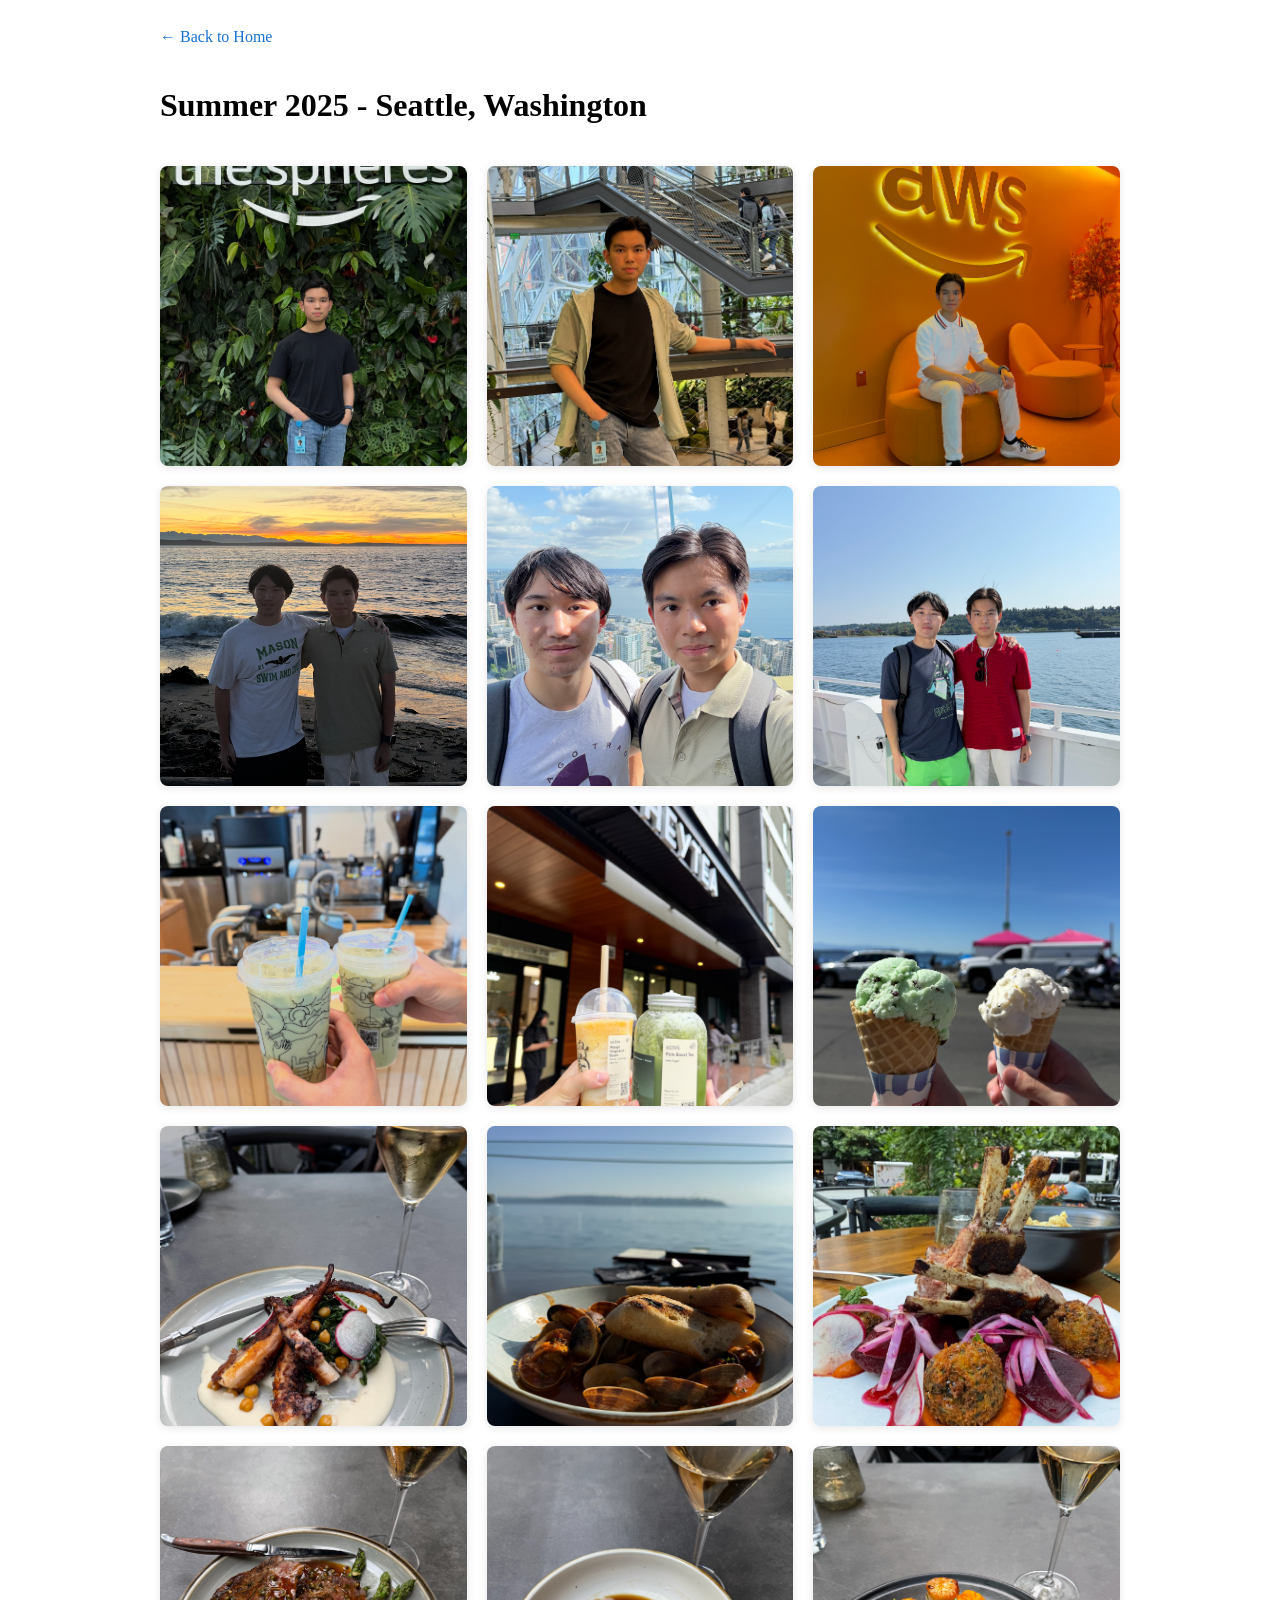
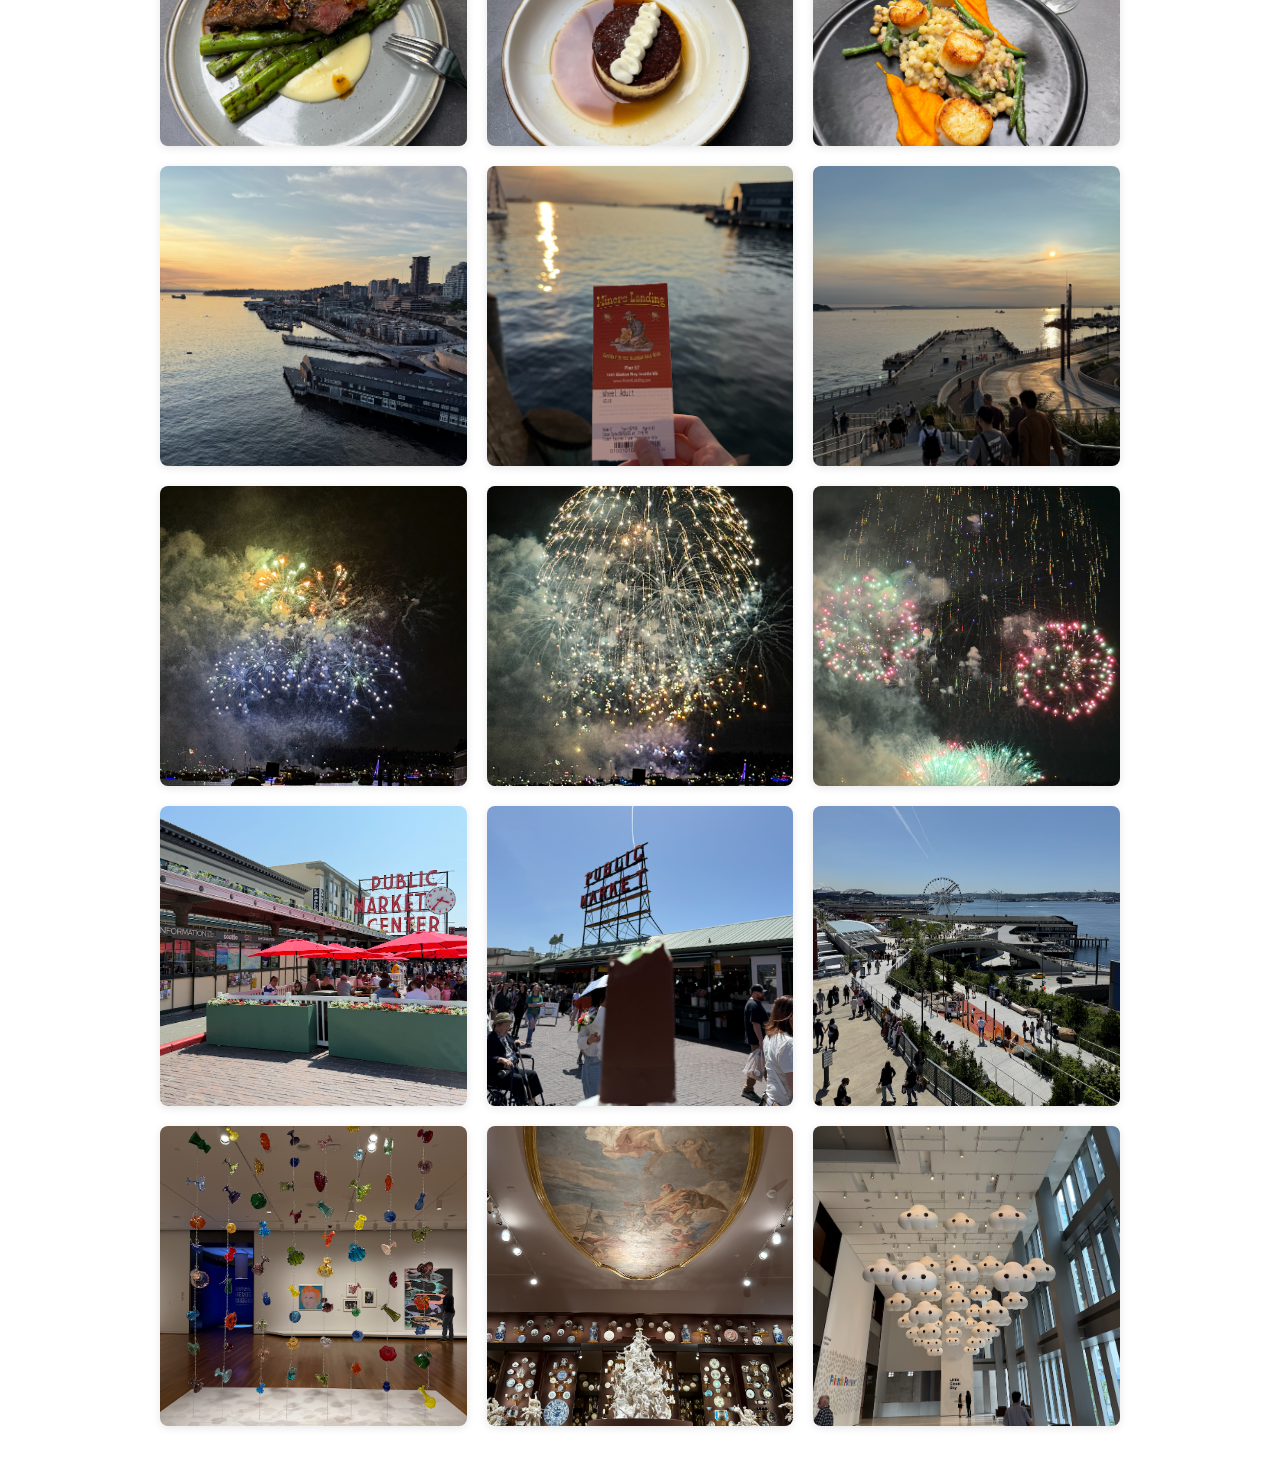
==== summer2025-photos.html @ 3f6fa094 "Initial commit" ====
<!DOCTYPE HTML>
<html lang="en">
  <head>
    <meta http-equiv="Content-Type" content="text/html; charset=UTF-8">
    <title>Alexander Do</title>
    <meta name="author" content="Alexander Do">
    <meta name="viewport" content="width=device-width, initial-scale=1">
    <link rel="shortcut icon" href="images/favicon/JHU.ico" type="image/x-icon">
    <link rel="stylesheet" type="text/css" href="stylesheet.css">
    <style>
      .photo-gallery {
        display: grid;
        grid-template-columns: repeat(auto-fill, minmax(300px, 1fr));
        gap: 20px;
        padding: 20px 0;
      }
      .photo-item {
        overflow: hidden;
        border-radius: 8px;
        box-shadow: 0 2px 8px rgba(0,0,0,0.1);
      }
      .photo-item img {
        width: 100%;
        height: 300px;
        object-fit: cover;
        display: block;
        transition: transform 0.3s ease;
      }
      .photo-item img:hover {
        transform: scale(1.05);
      }
      .back-link {
        display: inline-block;
        margin-bottom: 20px;
        color: #1772d0;
        text-decoration: none;
      }
      .back-link:hover {
        text-decoration: underline;
      }
    </style>
  </head>

  <body>
    <table style="width:100%;max-width:1000px;border:0px;border-spacing:0px;border-collapse:separate;margin-right:auto;margin-left:auto;"><tbody>
      <tr style="padding:0px">
        <td style="padding:0px">
          <table style="width:100%;border:0px;border-spacing:0px;border-collapse:separate;margin-right:auto;margin-left:auto;"><tbody>
            <tr>
              <td style="padding:20px;width:100%;vertical-align:middle">
                <a href="index.html" class="back-link">← Back to Home</a>
                <h1>Summer 2025 - Seattle, Washington </h1>

                <div class="photo-gallery">
                  <div class="photo-item">
                    <img src="images/summer2025/img1.png" alt="Placeholder - add your photos here">
                  </div>
                  <div class="photo-item">
                    <img src="images/summer2025/img2.png" alt="Placeholder - add your photos here">
                  </div>
                  <div class="photo-item">
                    <img src="images/summer2025/img3.png" alt="Placeholder - add your photos here">
                  </div>
                  <div class="photo-item">
                    <img src="images/summer2025/img4.png" alt="Placeholder - add your photos here">
                  </div>
                  <div class="photo-item">
                    <img src="images/summer2025/img5.png" alt="Placeholder - add your photos here">
                  </div>
                  <div class="photo-item">
                    <img src="images/summer2025/img6.png" alt="Placeholder - add your photos here">
                  </div>
                  <div class="photo-item">
                    <img src="images/summer2025/img7.png" alt="Placeholder - add your photos here">
                  </div>
                  <div class="photo-item">
                    <img src="images/summer2025/img8.png" alt="Placeholder - add your photos here">
                  </div>
                  <div class="photo-item">
                    <img src="images/summer2025/img9.png" alt="Placeholder - add your photos here">
                  </div>
                  <div class="photo-item">
                    <img src="images/summer2025/img10.png" alt="Placeholder - add your photos here">
                  </div>
                  <div class="photo-item">
                    <img src="images/summer2025/img11.png" alt="Placeholder - add your photos here">
                  </div>
                  <div class="photo-item">
                    <img src="images/summer2025/img12.png" alt="Placeholder - add your photos here">
                  </div>
                  <div class="photo-item">
                    <img src="images/summer2025/img13.png" alt="Placeholder - add your photos here">
                  </div>
                  <div class="photo-item">
                    <img src="images/summer2025/img14.png" alt="Placeholder - add your photos here">
                  </div>
                  <div class="photo-item">
                    <img src="images/summer2025/img15.png" alt="Placeholder - add your photos here">
                  </div>
                  <div class="photo-item">
                    <img src="images/summer2025/img16.png" alt="Placeholder - add your photos here">
                  </div>
                  <div class="photo-item">
                    <img src="images/summer2025/img17.png" alt="Placeholder - add your photos here">
                  </div>
                  <div class="photo-item">
                    <img src="images/summer2025/img18.png" alt="Placeholder - add your photos here">
                  </div>
                  <div class="photo-item">
                    <img src="images/summer2025/img19.png" alt="Placeholder - add your photos here">
                  </div>
                  <div class="photo-item">
                    <img src="images/summer2025/img20.png" alt="Placeholder - add your photos here">
                  </div>
                  <div class="photo-item">
                    <img src="images/summer2025/img21.png" alt="Placeholder - add your photos here">
                  </div>
                  <div class="photo-item">
                    <img src="images/summer2025/img22.png" alt="Placeholder - add your photos here">
                  </div>
                  <div class="photo-item">
                    <img src="images/summer2025/img23.png" alt="Placeholder - add your photos here">
                  </div>
                  <div class="photo-item">
                    <img src="images/summer2025/img24.png" alt="Placeholder - add your photos here">
                  </div>
                  <div class="photo-item">
                    <img src="images/summer2025/img25.png" alt="Placeholder - add your photos here">
                  </div>
                  <div class="photo-item">
                    <img src="images/summer2025/img26.png" alt="Placeholder - add your photos here">
                  </div>
                  <div class="photo-item">
                    <img src="images/summer2025/img27.png" alt="Placeholder - add your photos here">
                  </div>
                </div>
              </td>
            </tr>
          </tbody></table>
        </td>
      </tr>
    </table>
  </body>
</html>
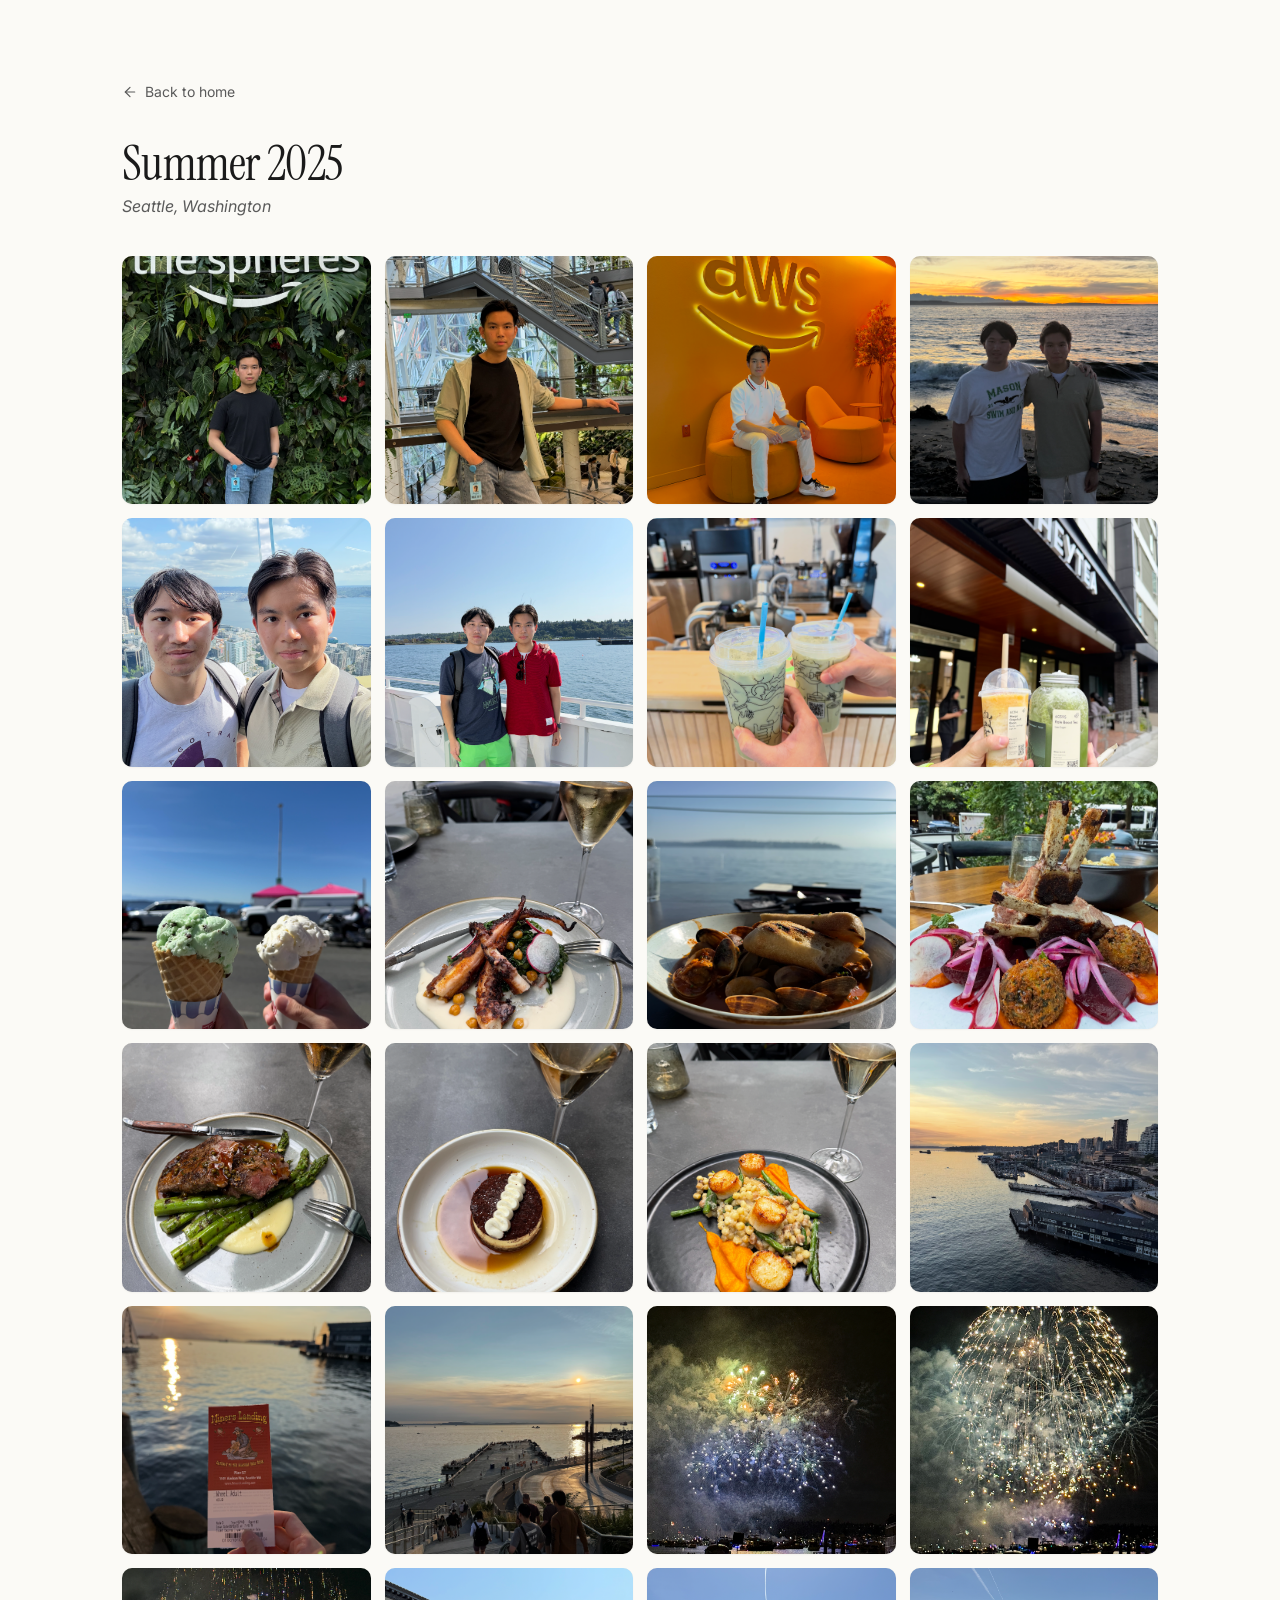
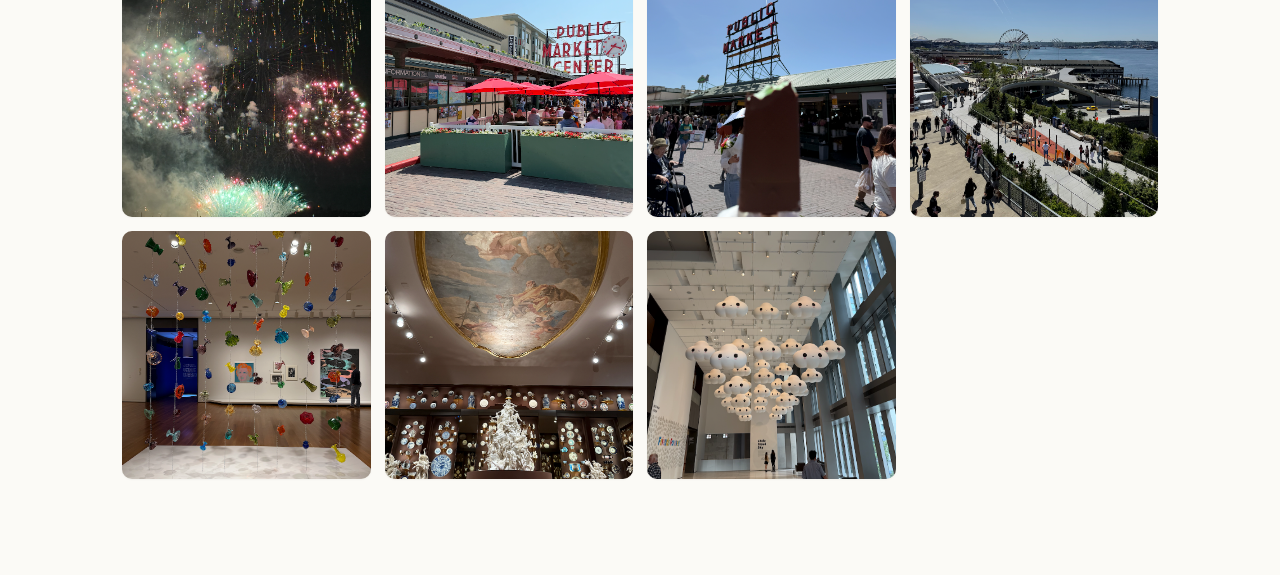
==== commit fa40fd39: "Updates" ====
--- a/summer2025-photos.html
+++ b/summer2025-photos.html
@@ -1,144 +1,98 @@
-<!DOCTYPE HTML>
+<!DOCTYPE html>
 <html lang="en">
   <head>
-    <meta http-equiv="Content-Type" content="text/html; charset=UTF-8">
-    <title>Alexander Do</title>
+    <meta charset="UTF-8">
+    <meta name="viewport" content="width=device-width, initial-scale=1">
+    <title>Summer 2025 — Alexander Do</title>
     <meta name="author" content="Alexander Do">
-    <meta name="viewport" content="width=device-width, initial-scale=1">
     <link rel="shortcut icon" href="images/favicon/JHU.ico" type="image/x-icon">
-    <link rel="stylesheet" type="text/css" href="stylesheet.css">
-    <style>
-      .photo-gallery {
-        display: grid;
-        grid-template-columns: repeat(auto-fill, minmax(300px, 1fr));
-        gap: 20px;
-        padding: 20px 0;
-      }
-      .photo-item {
-        overflow: hidden;
-        border-radius: 8px;
-        box-shadow: 0 2px 8px rgba(0,0,0,0.1);
-      }
-      .photo-item img {
-        width: 100%;
-        height: 300px;
-        object-fit: cover;
-        display: block;
-        transition: transform 0.3s ease;
-      }
-      .photo-item img:hover {
-        transform: scale(1.05);
-      }
-      .back-link {
-        display: inline-block;
-        margin-bottom: 20px;
-        color: #1772d0;
-        text-decoration: none;
-      }
-      .back-link:hover {
-        text-decoration: underline;
-      }
-    </style>
+    <link rel="preconnect" href="https://fonts.googleapis.com">
+    <link rel="preconnect" href="https://fonts.gstatic.com" crossorigin>
+    <link href="https://fonts.googleapis.com/css2?family=Inter:wght@400;500;600;700&family=Instrument+Serif:ital@0;1&display=swap" rel="stylesheet">
+    <link rel="stylesheet" href="stylesheet.css">
   </head>
 
   <body>
-    <table style="width:100%;max-width:1000px;border:0px;border-spacing:0px;border-collapse:separate;margin-right:auto;margin-left:auto;"><tbody>
-      <tr style="padding:0px">
-        <td style="padding:0px">
-          <table style="width:100%;border:0px;border-spacing:0px;border-collapse:separate;margin-right:auto;margin-left:auto;"><tbody>
-            <tr>
-              <td style="padding:20px;width:100%;vertical-align:middle">
-                <a href="index.html" class="back-link">← Back to Home</a>
-                <h1>Summer 2025 - Seattle, Washington </h1>
+    <main class="container container--wide">
+      <a href="index.html" class="back-link">
+        <svg viewBox="0 0 24 24" fill="none" stroke="currentColor" stroke-width="1.8" stroke-linecap="round" stroke-linejoin="round" aria-hidden="true">
+          <line x1="19" y1="12" x2="5" y2="12"/>
+          <polyline points="12,19 5,12 12,5"/>
+        </svg>
+        <span>Back to home</span>
+      </a>
 
-                <div class="photo-gallery">
-                  <div class="photo-item">
-                    <img src="images/summer2025/img1.png" alt="Placeholder - add your photos here">
-                  </div>
-                  <div class="photo-item">
-                    <img src="images/summer2025/img2.png" alt="Placeholder - add your photos here">
-                  </div>
-                  <div class="photo-item">
-                    <img src="images/summer2025/img3.png" alt="Placeholder - add your photos here">
-                  </div>
-                  <div class="photo-item">
-                    <img src="images/summer2025/img4.png" alt="Placeholder - add your photos here">
-                  </div>
-                  <div class="photo-item">
-                    <img src="images/summer2025/img5.png" alt="Placeholder - add your photos here">
-                  </div>
-                  <div class="photo-item">
-                    <img src="images/summer2025/img6.png" alt="Placeholder - add your photos here">
-                  </div>
-                  <div class="photo-item">
-                    <img src="images/summer2025/img7.png" alt="Placeholder - add your photos here">
-                  </div>
-                  <div class="photo-item">
-                    <img src="images/summer2025/img8.png" alt="Placeholder - add your photos here">
-                  </div>
-                  <div class="photo-item">
-                    <img src="images/summer2025/img9.png" alt="Placeholder - add your photos here">
-                  </div>
-                  <div class="photo-item">
-                    <img src="images/summer2025/img10.png" alt="Placeholder - add your photos here">
-                  </div>
-                  <div class="photo-item">
-                    <img src="images/summer2025/img11.png" alt="Placeholder - add your photos here">
-                  </div>
-                  <div class="photo-item">
-                    <img src="images/summer2025/img12.png" alt="Placeholder - add your photos here">
-                  </div>
-                  <div class="photo-item">
-                    <img src="images/summer2025/img13.png" alt="Placeholder - add your photos here">
-                  </div>
-                  <div class="photo-item">
-                    <img src="images/summer2025/img14.png" alt="Placeholder - add your photos here">
-                  </div>
-                  <div class="photo-item">
-                    <img src="images/summer2025/img15.png" alt="Placeholder - add your photos here">
-                  </div>
-                  <div class="photo-item">
-                    <img src="images/summer2025/img16.png" alt="Placeholder - add your photos here">
-                  </div>
-                  <div class="photo-item">
-                    <img src="images/summer2025/img17.png" alt="Placeholder - add your photos here">
-                  </div>
-                  <div class="photo-item">
-                    <img src="images/summer2025/img18.png" alt="Placeholder - add your photos here">
-                  </div>
-                  <div class="photo-item">
-                    <img src="images/summer2025/img19.png" alt="Placeholder - add your photos here">
-                  </div>
-                  <div class="photo-item">
-                    <img src="images/summer2025/img20.png" alt="Placeholder - add your photos here">
-                  </div>
-                  <div class="photo-item">
-                    <img src="images/summer2025/img21.png" alt="Placeholder - add your photos here">
-                  </div>
-                  <div class="photo-item">
-                    <img src="images/summer2025/img22.png" alt="Placeholder - add your photos here">
-                  </div>
-                  <div class="photo-item">
-                    <img src="images/summer2025/img23.png" alt="Placeholder - add your photos here">
-                  </div>
-                  <div class="photo-item">
-                    <img src="images/summer2025/img24.png" alt="Placeholder - add your photos here">
-                  </div>
-                  <div class="photo-item">
-                    <img src="images/summer2025/img25.png" alt="Placeholder - add your photos here">
-                  </div>
-                  <div class="photo-item">
-                    <img src="images/summer2025/img26.png" alt="Placeholder - add your photos here">
-                  </div>
-                  <div class="photo-item">
-                    <img src="images/summer2025/img27.png" alt="Placeholder - add your photos here">
-                  </div>
-                </div>
-              </td>
-            </tr>
-          </tbody></table>
-        </td>
-      </tr>
-    </table>
+      <header class="page-header">
+        <h1 class="name">Summer 2025</h1>
+        <p class="page-subtitle">Seattle, Washington</p>
+      </header>
+
+      <div class="photo-gallery">
+        <div class="photo-item"><img src="images/summer2025/img1.png" alt="Summer 2025 photo 1"></div>
+        <div class="photo-item"><img src="images/summer2025/img2.png" alt="Summer 2025 photo 2"></div>
+        <div class="photo-item"><img src="images/summer2025/img3.png" alt="Summer 2025 photo 3"></div>
+        <div class="photo-item"><img src="images/summer2025/img4.png" alt="Summer 2025 photo 4"></div>
+        <div class="photo-item"><img src="images/summer2025/img5.png" alt="Summer 2025 photo 5"></div>
+        <div class="photo-item"><img src="images/summer2025/img6.png" alt="Summer 2025 photo 6"></div>
+        <div class="photo-item"><img src="images/summer2025/img7.png" alt="Summer 2025 photo 7"></div>
+        <div class="photo-item"><img src="images/summer2025/img8.png" alt="Summer 2025 photo 8"></div>
+        <div class="photo-item"><img src="images/summer2025/img9.png" alt="Summer 2025 photo 9"></div>
+        <div class="photo-item"><img src="images/summer2025/img10.png" alt="Summer 2025 photo 10"></div>
+        <div class="photo-item"><img src="images/summer2025/img11.png" alt="Summer 2025 photo 11"></div>
+        <div class="photo-item"><img src="images/summer2025/img12.png" alt="Summer 2025 photo 12"></div>
+        <div class="photo-item"><img src="images/summer2025/img13.png" alt="Summer 2025 photo 13"></div>
+        <div class="photo-item"><img src="images/summer2025/img14.png" alt="Summer 2025 photo 14"></div>
+        <div class="photo-item"><img src="images/summer2025/img15.png" alt="Summer 2025 photo 15"></div>
+        <div class="photo-item"><img src="images/summer2025/img16.png" alt="Summer 2025 photo 16"></div>
+        <div class="photo-item"><img src="images/summer2025/img17.png" alt="Summer 2025 photo 17"></div>
+        <div class="photo-item"><img src="images/summer2025/img18.png" alt="Summer 2025 photo 18"></div>
+        <div class="photo-item"><img src="images/summer2025/img19.png" alt="Summer 2025 photo 19"></div>
+        <div class="photo-item"><img src="images/summer2025/img20.png" alt="Summer 2025 photo 20"></div>
+        <div class="photo-item"><img src="images/summer2025/img21.png" alt="Summer 2025 photo 21"></div>
+        <div class="photo-item"><img src="images/summer2025/img22.png" alt="Summer 2025 photo 22"></div>
+        <div class="photo-item"><img src="images/summer2025/img23.png" alt="Summer 2025 photo 23"></div>
+        <div class="photo-item"><img src="images/summer2025/img24.png" alt="Summer 2025 photo 24"></div>
+        <div class="photo-item"><img src="images/summer2025/img25.png" alt="Summer 2025 photo 25"></div>
+        <div class="photo-item"><img src="images/summer2025/img26.png" alt="Summer 2025 photo 26"></div>
+        <div class="photo-item"><img src="images/summer2025/img27.png" alt="Summer 2025 photo 27"></div>
+      </div>
+    </main>
+
+    <div class="lightbox" id="lightbox" role="dialog" aria-modal="true" aria-label="Photo viewer">
+      <button class="lightbox-close" aria-label="Close photo viewer" type="button">×</button>
+      <img class="lightbox-img" alt="">
+    </div>
+
+    <script>
+      var lightbox = document.getElementById('lightbox');
+      var lightboxImg = lightbox.querySelector('.lightbox-img');
+      var closeBtn = lightbox.querySelector('.lightbox-close');
+
+      function openLightbox(src, alt) {
+        lightboxImg.src = src;
+        lightboxImg.alt = alt || '';
+        lightbox.classList.add('open');
+        document.body.style.overflow = 'hidden';
+      }
+
+      function closeLightbox() {
+        lightbox.classList.remove('open');
+        document.body.style.overflow = '';
+      }
+
+      document.querySelectorAll('.photo-item img').forEach(function (img) {
+        img.addEventListener('click', function () {
+          openLightbox(img.src, img.alt);
+        });
+      });
+
+      closeBtn.addEventListener('click', closeLightbox);
+      lightbox.addEventListener('click', function (e) {
+        if (e.target === lightbox) closeLightbox();
+      });
+      document.addEventListener('keydown', function (e) {
+        if (e.key === 'Escape' && lightbox.classList.contains('open')) closeLightbox();
+      });
+    </script>
   </body>
 </html>
--- a/stylesheet.css
+++ b/stylesheet.css
@@ -0,0 +1,551 @@
+:root {
+  --bg: #fbfaf6;
+  --bg-soft: #f1ede4;
+  --text: #1a1a1a;
+  --text-muted: #5a5a5a;
+  --text-faint: #8a8a8a;
+  --accent: #1e54a8;
+  --accent-soft: rgba(30, 84, 168, 0.08);
+  --accent-hover: #d97706;
+  --border: rgba(0, 0, 0, 0.08);
+  --shadow-sm: 0 1px 2px rgba(0, 0, 0, 0.04);
+  --shadow: 0 6px 24px rgba(0, 0, 0, 0.06);
+  --shadow-lg: 0 18px 50px rgba(0, 0, 0, 0.10);
+  --radius: 12px;
+  --serif: 'Instrument Serif', "Iowan Old Style", "Apple Garamond", Baskerville, Georgia, serif;
+  --sans: 'Inter', -apple-system, BlinkMacSystemFont, "Segoe UI", Helvetica, Arial, sans-serif;
+}
+
+* {
+  box-sizing: border-box;
+  margin: 0;
+  padding: 0;
+}
+
+html {
+  scroll-behavior: smooth;
+}
+
+body {
+  font-family: var(--sans);
+  font-size: 15px;
+  line-height: 1.65;
+  color: var(--text);
+  background: var(--bg);
+  -webkit-font-smoothing: antialiased;
+  -moz-osx-font-smoothing: grayscale;
+  text-rendering: optimizeLegibility;
+  animation: pageFadeIn 0.6s ease;
+}
+
+@keyframes pageFadeIn {
+  from { opacity: 0; transform: translateY(8px); }
+  to { opacity: 1; transform: translateY(0); }
+}
+
+::selection {
+  background: var(--accent-soft);
+  color: var(--text);
+}
+
+a {
+  color: var(--accent);
+  text-decoration: underline;
+  text-decoration-color: transparent;
+  text-decoration-thickness: 1px;
+  text-underline-offset: 3px;
+  transition: color 0.2s ease, text-decoration-color 0.2s ease;
+}
+
+a:hover {
+  color: var(--accent-hover);
+  text-decoration-color: currentColor;
+}
+
+a:focus-visible {
+  outline: 2px solid var(--accent);
+  outline-offset: 3px;
+  border-radius: 3px;
+}
+
+button:focus-visible {
+  outline: 2px solid var(--accent);
+  outline-offset: 3px;
+}
+
+.container {
+  max-width: 760px;
+  margin: 0 auto;
+  padding: 80px 32px 96px;
+}
+
+.container--wide {
+  max-width: 1100px;
+}
+
+/* ============= Hero ============= */
+.hero {
+  display: grid;
+  grid-template-columns: 1fr 200px;
+  gap: 48px;
+  align-items: center;
+  margin-bottom: 64px;
+}
+
+.name {
+  font-family: var(--serif);
+  font-size: 54px;
+  font-weight: 400;
+  letter-spacing: -0.015em;
+  line-height: 1.05;
+  margin-bottom: 18px;
+  color: var(--text);
+}
+
+.bio {
+  font-size: 15.5px;
+  line-height: 1.7;
+  color: var(--text-muted);
+  margin-bottom: 22px;
+}
+
+.bio a {
+  color: var(--text);
+  font-weight: 500;
+  text-decoration-color: var(--text-faint);
+}
+
+.bio a:hover {
+  color: var(--accent-hover);
+  text-decoration-color: currentColor;
+}
+
+.social-links {
+  display: flex;
+  flex-wrap: wrap;
+  gap: 8px;
+}
+
+.social-links a {
+  display: inline-flex;
+  align-items: center;
+  gap: 7px;
+  padding: 6px 13px;
+  font-size: 13.5px;
+  font-weight: 500;
+  color: var(--text-muted);
+  border: 1px solid var(--border);
+  border-radius: 999px;
+  text-decoration: none;
+  transition: color 0.2s ease, border-color 0.2s ease, background 0.2s ease, transform 0.2s ease;
+}
+
+.social-links a:hover {
+  color: var(--accent);
+  border-color: var(--accent);
+  background: var(--accent-soft);
+  transform: translateY(-1px);
+}
+
+.social-links svg {
+  width: 14px;
+  height: 14px;
+  flex-shrink: 0;
+}
+
+.hero-photo {
+  position: relative;
+}
+
+.hero-photo a {
+  display: block;
+  border-radius: 50%;
+  text-decoration: none;
+}
+
+.hero-photo img {
+  width: 100%;
+  aspect-ratio: 1 / 1;
+  object-fit: cover;
+  object-position: center top;
+  border-radius: 50%;
+  box-shadow: var(--shadow-lg);
+  transition: transform 0.4s ease, box-shadow 0.4s ease;
+}
+
+.hero-photo a:hover img {
+  transform: scale(1.04);
+  box-shadow: 0 22px 60px rgba(30, 84, 168, 0.22);
+}
+
+/* ============= Sections ============= */
+.section {
+  margin-bottom: 56px;
+  scroll-margin-top: 32px;
+}
+
+.section h2 {
+  font-family: var(--serif);
+  font-size: 34px;
+  font-weight: 400;
+  letter-spacing: -0.015em;
+  margin-bottom: 24px;
+  position: relative;
+  padding-bottom: 10px;
+  color: var(--text);
+}
+
+.section h2::after {
+  content: "";
+  position: absolute;
+  left: 0;
+  bottom: 0;
+  width: 36px;
+  height: 2px;
+  background: var(--accent);
+  border-radius: 2px;
+}
+
+.section h3 {
+  font-family: var(--sans);
+  font-size: 12px;
+  font-weight: 600;
+  text-transform: uppercase;
+  letter-spacing: 0.1em;
+  color: var(--text-faint);
+  margin-top: 28px;
+  margin-bottom: 14px;
+}
+
+.section p {
+  margin-bottom: 14px;
+  line-height: 1.7;
+  color: var(--text);
+}
+
+.section p:last-child {
+  margin-bottom: 0;
+}
+
+.research-themes {
+  list-style: none;
+  margin: 6px 0 18px;
+  padding: 0;
+}
+
+.research-themes li {
+  position: relative;
+  padding-left: 22px;
+  margin-bottom: 10px;
+  line-height: 1.7;
+}
+
+.research-themes li::before {
+  content: "";
+  position: absolute;
+  left: 0;
+  top: 0.78em;
+  width: 12px;
+  height: 1.5px;
+  background: var(--accent);
+  border-radius: 2px;
+}
+
+/* ============= News list ============= */
+.news-list {
+  list-style: none;
+  display: flex;
+  flex-direction: column;
+  gap: 14px;
+}
+
+.news-list li {
+  display: grid;
+  grid-template-columns: 110px 1fr;
+  gap: 22px;
+  align-items: baseline;
+}
+
+.news-date {
+  font-variant-numeric: tabular-nums;
+  font-size: 12px;
+  font-weight: 600;
+  color: var(--accent);
+  letter-spacing: 0.06em;
+  text-transform: uppercase;
+}
+
+.news-text {
+  line-height: 1.65;
+}
+
+/* ============= Publications ============= */
+.publication {
+  margin-bottom: 14px;
+  padding: 18px 20px;
+  background: var(--bg-soft);
+  border-radius: var(--radius);
+  border-left: 3px solid var(--accent);
+  transition: transform 0.25s ease, box-shadow 0.25s ease;
+}
+
+.publication:hover {
+  transform: translateY(-2px);
+  box-shadow: var(--shadow);
+}
+
+.pub-title {
+  display: inline-block;
+  font-weight: 600;
+  font-size: 15px;
+  line-height: 1.5;
+  margin-bottom: 8px;
+  color: var(--text);
+  text-decoration: none;
+}
+
+.pub-title:hover {
+  color: var(--accent);
+  text-decoration-color: currentColor;
+}
+
+.pub-authors {
+  font-size: 14px;
+  color: var(--text-muted);
+  margin-bottom: 6px !important;
+}
+
+.pub-venue {
+  font-size: 13.5px;
+  color: var(--text-faint);
+}
+
+.pub-note {
+  font-size: 12px !important;
+  color: var(--text-faint);
+  margin-top: 10px !important;
+  margin-bottom: 0 !important;
+  font-style: italic;
+  letter-spacing: 0.01em;
+}
+
+.pub-authors sup,
+.pub-note sup {
+  font-size: 10px;
+  vertical-align: super;
+  line-height: 0;
+  font-weight: 700;
+  color: var(--accent);
+  margin: 0 1px;
+}
+
+/* ============= Photo Gallery ============= */
+.back-link {
+  display: inline-flex;
+  align-items: center;
+  gap: 7px;
+  font-size: 14px;
+  color: var(--text-muted);
+  margin-bottom: 36px;
+  text-decoration: none;
+  transition: color 0.2s ease;
+}
+
+.back-link svg {
+  width: 16px;
+  height: 16px;
+  transition: transform 0.25s ease;
+}
+
+.back-link:hover {
+  color: var(--accent);
+  text-decoration-color: transparent;
+}
+
+.back-link:hover svg {
+  transform: translateX(-4px);
+}
+
+.page-header {
+  margin-bottom: 36px;
+}
+
+.page-header .name {
+  font-size: 48px;
+  margin-bottom: 4px;
+}
+
+.page-subtitle {
+  font-size: 16px;
+  color: var(--text-muted);
+  font-style: italic;
+}
+
+.photo-gallery {
+  display: grid;
+  grid-template-columns: repeat(auto-fill, minmax(240px, 1fr));
+  gap: 14px;
+}
+
+.photo-item {
+  overflow: hidden;
+  border-radius: 10px;
+  aspect-ratio: 1 / 1;
+  background: var(--bg-soft);
+  cursor: zoom-in;
+  position: relative;
+  box-shadow: var(--shadow-sm);
+  transition: box-shadow 0.3s ease, transform 0.3s ease;
+}
+
+.photo-item:hover {
+  box-shadow: var(--shadow);
+  transform: translateY(-2px);
+}
+
+.photo-item img {
+  width: 100%;
+  height: 100%;
+  object-fit: cover;
+  display: block;
+  transition: transform 0.5s ease;
+}
+
+.photo-item:hover img {
+  transform: scale(1.06);
+}
+
+/* ============= Lightbox ============= */
+.lightbox {
+  position: fixed;
+  inset: 0;
+  background: rgba(8, 8, 12, 0.94);
+  display: flex;
+  align-items: center;
+  justify-content: center;
+  z-index: 1000;
+  opacity: 0;
+  pointer-events: none;
+  transition: opacity 0.25s ease;
+  cursor: zoom-out;
+  padding: 40px;
+  backdrop-filter: blur(6px);
+  -webkit-backdrop-filter: blur(6px);
+}
+
+.lightbox.open {
+  opacity: 1;
+  pointer-events: auto;
+}
+
+.lightbox-img {
+  max-width: 100%;
+  max-height: 100%;
+  object-fit: contain;
+  border-radius: 6px;
+  box-shadow: 0 25px 70px rgba(0,0,0,0.6);
+  cursor: default;
+  animation: lightboxIn 0.3s ease;
+}
+
+@keyframes lightboxIn {
+  from { opacity: 0; transform: scale(0.96); }
+  to { opacity: 1; transform: scale(1); }
+}
+
+.lightbox-close {
+  position: absolute;
+  top: 22px;
+  right: 26px;
+  width: 44px;
+  height: 44px;
+  border-radius: 50%;
+  background: rgba(255,255,255,0.10);
+  border: 1px solid rgba(255,255,255,0.15);
+  color: white;
+  font-size: 26px;
+  line-height: 1;
+  cursor: pointer;
+  display: flex;
+  align-items: center;
+  justify-content: center;
+  transition: background 0.2s ease, transform 0.2s ease;
+}
+
+.lightbox-close:hover {
+  background: rgba(255,255,255,0.18);
+  transform: rotate(90deg);
+}
+
+/* ============= Mobile ============= */
+@media (max-width: 720px) {
+  .container {
+    padding: 60px 22px 72px;
+  }
+
+  .hero {
+    grid-template-columns: 1fr;
+    gap: 26px;
+    text-align: center;
+    margin-bottom: 52px;
+  }
+
+  .hero-photo {
+    grid-row: 1;
+    width: 140px;
+    margin: 0 auto;
+  }
+
+  .name {
+    font-size: 44px;
+  }
+
+  .social-links {
+    justify-content: center;
+  }
+
+  .section {
+    margin-bottom: 46px;
+  }
+
+  .section h2 {
+    font-size: 30px;
+  }
+
+  .news-list li {
+    grid-template-columns: 1fr;
+    gap: 4px;
+  }
+
+  .page-header .name {
+    font-size: 38px;
+    text-align: left;
+  }
+
+  .photo-gallery {
+    grid-template-columns: repeat(auto-fill, minmax(160px, 1fr));
+    gap: 10px;
+  }
+
+  .lightbox {
+    padding: 16px;
+  }
+}
+
+@media (max-width: 420px) {
+  .name {
+    font-size: 38px;
+  }
+
+  .container {
+    padding: 50px 18px 60px;
+  }
+}
+
+/* ============= Reduced motion ============= */
+@media (prefers-reduced-motion: reduce) {
+  *, *::before, *::after {
+    animation-duration: 0.01ms !important;
+    transition-duration: 0.01ms !important;
+  }
+}
